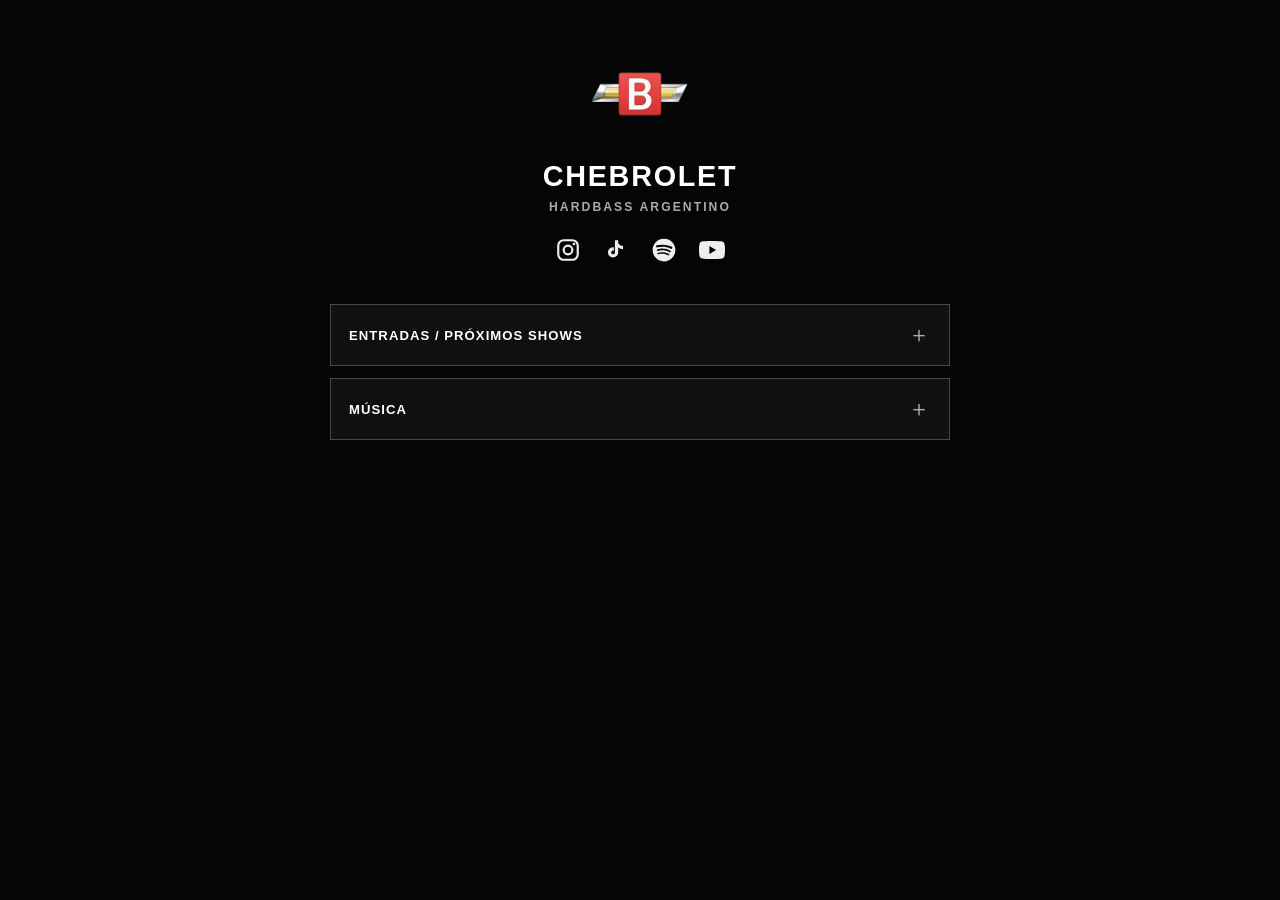
==== links/index.html @ 28e26e90 "Agregar Ciudad de Gatos a próximos shows" ====
<!doctype html>
<html lang="es">
<head>
  <meta charset="utf-8">
  <meta name="viewport" content="width=device-width,initial-scale=1">
  <title>Links | CHEBROLET</title>
  <meta name="robots" content="noindex,follow">
  <link rel="stylesheet" href="styles.css?v=20261120-discografia">
  <link rel="stylesheet" href="../music/album-card.css">
  <script defer src="../music/argentina-2077-release.js?v=20261120-platforms"></script>
<style>.profile-home{display:inline-block;line-height:0;border-radius:4px}.profile-home:focus-visible{outline:2px solid #fff;outline-offset:4px}</style>
</head>
<body>
  <main class="page">
    <header class="profile" id="profile"></header>
    <nav class="socials" id="socials" aria-label="Redes sociales"></nav>

    <div class="accordions">
      <section class="accordion">
        <button class="accordion-toggle" type="button" aria-expanded="false" aria-controls="shows-panel">
          <span>ENTRADAS / PRÓXIMOS SHOWS</span><span class="accordion-arrow" aria-hidden="true">＋</span>
        </button>
        <div class="accordion-panel" id="shows-panel" hidden><div class="links" id="shows"></div></div>
      </section>

      <section class="accordion">
        <button class="accordion-toggle" type="button" aria-expanded="false" aria-controls="music-panel">
          <span>MÚSICA</span><span class="accordion-arrow" aria-hidden="true">＋</span>
        </button>
        <div class="accordion-panel" id="music-panel" hidden>
          <div id="argentina-2077-release"></div>
          <div class="music-releases" id="music"></div>
          <section class="section album-section" aria-labelledby="album-heading">
            <h2 class="section-title" id="album-heading">DISCOGRAFÍA</h2>
            <div class="album-card">
              <img class="album-cover" src="https://static.qobuz.com/images/covers/gu/yu/f0oa6e17ayugu_600.jpg" alt="Portada del álbum HARDBASS ARGENTINO de Chebrolet" loading="lazy" width="600" height="600">
              <div class="album-info">
                <span class="album-eyebrow">ÁLBUM · 2026</span>
                <h3>HARDBASS<br>ARGENTINO</h3>
                <div class="album-links" aria-label="Escuchar HARDBASS ARGENTINO">
                  <a class="album-platform-button" href="https://www.youtube.com/watch?v=2FrVSGIlfjc" target="_blank" rel="noopener noreferrer" aria-label="YouTube — Ver HARDBASS ARGENTINO full álbum" title="Ver HARDBASS ARGENTINO full álbum en YouTube">
                    <span class="album-platform-icon"><svg viewBox="0 0 24 24" fill="currentColor" aria-hidden="true"><path d="M23.5 6.2a3 3 0 0 0-2.1-2.1C19.5 3.6 12 3.6 12 3.6s-7.5 0-9.4.5A3 3 0 0 0 .5 6.2 31 31 0 0 0 0 12a31 31 0 0 0 .5 5.8 3 3 0 0 0 2.1 2.1c1.9.5 9.4.5 9.4.5s7.5 0 9.4-.5a3 3 0 0 0 2.1-2.1A31 31 0 0 0 24 12a31 31 0 0 0-.5-5.8ZM9.6 15.6V8.4L15.8 12l-6.2 3.6Z"/></svg></span>
                    <span class="album-platform-copy"><strong>YouTube</strong></span>
                    <svg class="album-platform-arrow" viewBox="0 0 24 24" fill="none" stroke="currentColor" stroke-width="1.9" stroke-linecap="round" stroke-linejoin="round" aria-hidden="true"><path d="M7 17 17 7M8 7h9v9"/></svg>
                  </a>
                  <a class="album-platform-button" href="https://open.spotify.com/album/2PRLQ3cbsEy6vsQhtePa7O" target="_blank" rel="noopener noreferrer" aria-label="Spotify — Escuchar el álbum">
                    <span class="album-platform-icon"><svg viewBox="0 0 24 24" fill="currentColor" aria-hidden="true"><path d="M12 1.5A10.5 10.5 0 1 0 12 22.5 10.5 10.5 0 0 0 12 1.5Zm4.82 15.15a.65.65 0 0 1-.9.22c-2.46-1.5-5.56-1.84-9.2-1.01a.65.65 0 1 1-.29-1.27c3.98-.9 7.4-.51 10.17 1.18.31.19.41.58.22.88Zm1.29-2.87a.81.81 0 0 1-1.12.27c-2.82-1.73-7.12-2.23-10.45-1.22a.81.81 0 1 1-.47-1.55c3.81-1.16 8.55-.6 11.77 1.37.38.23.5.74.27 1.13Zm.11-2.99C14.84 8.78 9.27 8.6 6.04 9.57a.98.98 0 1 1-.56-1.87c3.71-1.11 9.86-.9 13.74 1.4a.98.98 0 0 1-1 1.69Z"/></svg></span>
                    <span class="album-platform-copy"><strong>Spotify</strong></span>
                    <svg class="album-platform-arrow" viewBox="0 0 24 24" fill="none" stroke="currentColor" stroke-width="1.9" stroke-linecap="round" stroke-linejoin="round" aria-hidden="true"><path d="M7 17 17 7M8 7h9v9"/></svg>
                  </a>
                  <a class="album-platform-button" href="https://music.apple.com/us/album/hardbass-argentino/6797641892" target="_blank" rel="noopener noreferrer" aria-label="Apple Music — Escuchar el álbum">
                    <span class="album-platform-icon"><svg viewBox="0 0 24 24" fill="currentColor" aria-hidden="true"><path d="M18.7 3.2c-1.5.1-3.1.5-4.5.9-1.2.3-2.5.6-3.8.8v11.3a3.7 3.7 0 0 0-2.2-.2c-2.1.4-3.6 1.9-3.3 3.4.3 1.5 2.1 2.2 4.1 1.8 1.9-.4 3.2-1.7 3.2-3.3V8.1l5.7-1.4v7.4a3.7 3.7 0 0 0-2.2-.2c-2.1.4-3.6 1.9-3.3 3.4.3 1.5 2.1 2.2 4.1 1.8 1.9-.4 3.2-1.7 3.2-3.3V3.1l-.8.1Z"/></svg></span>
                    <span class="album-platform-copy"><strong>Apple Music</strong></span>
                    <svg class="album-platform-arrow" viewBox="0 0 24 24" fill="none" stroke="currentColor" stroke-width="1.9" stroke-linecap="round" stroke-linejoin="round" aria-hidden="true"><path d="M7 17 17 7M8 7h9v9"/></svg>
                  </a>
                  <a class="album-platform-button" href="https://music.apple.com/us/album/hardbass-argentino/6797641892?app=itunes" target="_blank" rel="noopener noreferrer" aria-label="iTunes Store — Comprar HARDBASS ARGENTINO" title="Comprar HARDBASS ARGENTINO en iTunes Store">
                    <span class="album-platform-icon"><svg viewBox="0 0 24 24" fill="none" aria-hidden="true"><circle cx="12" cy="12" r="10" stroke="currentColor" stroke-width="1.8"/><path d="M15.4 5.5v10.1c-.45-.5-1.22-.65-2.07-.45-1.23.3-2.04 1.3-1.82 2.22.22.91 1.36 1.3 2.59 1 1.1-.27 1.85-1.1 1.85-2.05V9.3l-5.7 1.2v6.7c-.47-.5-1.23-.64-2.07-.44-1.23.3-2.04 1.3-1.82 2.21.22.91 1.36 1.3 2.59 1 1.1-.27 1.85-1.1 1.85-2.05V7.75l5.15-1.12" fill="currentColor"/></svg></span>
                    <span class="album-platform-copy"><strong>iTunes Store</strong></span>
                    <svg class="album-platform-arrow" viewBox="0 0 24 24" fill="none" stroke="currentColor" stroke-width="1.9" stroke-linecap="round" stroke-linejoin="round" aria-hidden="true"><path d="M7 17 17 7M8 7h9v9"/></svg>
                  </a>
                  <a class="album-platform-button" href="https://music.amazon.com/albums/B0HCRKJ7L7" target="_blank" rel="noopener noreferrer" aria-label="Amazon Music — Escuchar el álbum">
                    <span class="album-platform-icon"><svg viewBox="0 0 24 24" fill="none" aria-hidden="true"><text x="4.5" y="16.2" font-family="Arial,sans-serif" font-size="17" font-weight="bold" fill="currentColor">a</text><path d="M6 18.1c3.3 2.2 8 2.4 12.3-.3M15.8 17.6l2.9-.4-.7 2.7" stroke="currentColor" stroke-width="1.5" stroke-linecap="round" stroke-linejoin="round"/></svg></span>
                    <span class="album-platform-copy"><strong>Amazon Music</strong></span>
                    <svg class="album-platform-arrow" viewBox="0 0 24 24" fill="none" stroke="currentColor" stroke-width="1.9" stroke-linecap="round" stroke-linejoin="round" aria-hidden="true"><path d="M7 17 17 7M8 7h9v9"/></svg>
                  </a>
                  <a class="album-platform-button" href="https://www.deezer.com/album/1045307062" target="_blank" rel="noopener noreferrer" aria-label="Deezer — Escuchar el álbum">
                    <span class="album-platform-icon"><svg viewBox="0 0 24 24" fill="currentColor" aria-hidden="true"><path d="M2 17h4v4H2zm5.2-3h4v7h-4zm5.2-4h4v11h-4zm5.2-6h4v17h-4zM2 12h4v4H2zm5.2-3h4v4h-4zm5.2-4h4v4h-4zm5.2-4h4v2h-4z"/></svg></span>
                    <span class="album-platform-copy"><strong>Deezer</strong></span>
                    <svg class="album-platform-arrow" viewBox="0 0 24 24" fill="none" stroke="currentColor" stroke-width="1.9" stroke-linecap="round" stroke-linejoin="round" aria-hidden="true"><path d="M7 17 17 7M8 7h9v9"/></svg>
                  </a>
                </div>
              </div>
            </div>
            <article class="album-card" aria-labelledby="rapero-heading">
              <img class="album-cover" src="https://cdn-images.dzcdn.net/images/cover/382c65efc04d53daeeff68b2f318800d/200x200-000000-80-0-0.jpg" alt="Portada de CHEBROLET EL RAPERO" loading="lazy" width="200" height="200">
              <div class="album-info">
                <span class="album-eyebrow">EP · 2025</span>
                <h3 id="rapero-heading">CHEBROLET<br>EL RAPERO</h3>
                <div class="album-links" aria-label="Escuchar CHEBROLET EL RAPERO">
                  <a class="album-platform-button" href="https://www.youtube.com/watch?v=FylpwlehX84" target="_blank" rel="noopener noreferrer" aria-label="YouTube — Ver CHEBROLET EL RAPERO: La película">
                    <span class="album-platform-icon"><svg viewBox="0 0 24 24" fill="currentColor" aria-hidden="true"><path d="M23.5 6.2a3 3 0 0 0-2.1-2.1C19.5 3.6 12 3.6 12 3.6s-7.5 0-9.4.5A3 3 0 0 0 .5 6.2 31 31 0 0 0 0 12a31 31 0 0 0 .5 5.8 3 3 0 0 0 2.1 2.1c1.9.5 9.4.5 9.4.5s7.5 0 9.4-.5a3 3 0 0 0 2.1-2.1A31 31 0 0 0 24 12a31 31 0 0 0-.5-5.8ZM9.6 15.6V8.4L15.8 12l-6.2 3.6Z"/></svg></span>
                    <span class="album-platform-copy"><strong>YouTube</strong></span>
                    <svg class="album-platform-arrow" viewBox="0 0 24 24" fill="none" stroke="currentColor" stroke-width="1.9" stroke-linecap="round" stroke-linejoin="round" aria-hidden="true"><path d="M7 17 17 7M8 7h9v9"/></svg>
                  </a>
                  <a class="album-platform-button" href="https://open.spotify.com/album/1VSHAvFspUmgrsi4CmUS3l" target="_blank" rel="noopener noreferrer" aria-label="Spotify — Escuchar CHEBROLET EL RAPERO">
                    <span class="album-platform-icon"><svg viewBox="0 0 24 24" fill="currentColor" aria-hidden="true"><path d="M12 1.5A10.5 10.5 0 1 0 12 22.5 10.5 10.5 0 0 0 12 1.5Zm4.82 15.15a.65.65 0 0 1-.9.22c-2.46-1.5-5.56-1.84-9.2-1.01a.65.65 0 1 1-.29-1.27c3.98-.9 7.4-.51 10.17 1.18.31.19.41.58.22.88Zm1.29-2.87a.81.81 0 0 1-1.12.27c-2.82-1.73-7.12-2.23-10.45-1.22a.81.81 0 1 1-.47-1.55c3.81-1.16 8.55-.6 11.77 1.37.38.23.5.74.27 1.13Zm.11-2.99C14.84 8.78 9.27 8.6 6.04 9.57a.98.98 0 1 1-.56-1.87c3.71-1.11 9.86-.9 13.74 1.4a.98.98 0 0 1-1 1.69Z"/></svg></span>
                    <span class="album-platform-copy"><strong>Spotify</strong></span>
                    <svg class="album-platform-arrow" viewBox="0 0 24 24" fill="none" stroke="currentColor" stroke-width="1.9" stroke-linecap="round" stroke-linejoin="round" aria-hidden="true"><path d="M7 17 17 7M8 7h9v9"/></svg>
                  </a>
                  <a class="album-platform-button" href="https://music.apple.com/us/album/chebrolet-el-rapero-ep/1817614276" target="_blank" rel="noopener noreferrer" aria-label="Apple Music — Escuchar CHEBROLET EL RAPERO">
                    <span class="album-platform-icon"><svg viewBox="0 0 24 24" fill="currentColor" aria-hidden="true"><path d="M18.7 3.2c-1.5.1-3.1.5-4.5.9-1.2.3-2.5.6-3.8.8v11.3a3.7 3.7 0 0 0-2.2-.2c-2.1.4-3.6 1.9-3.3 3.4.3 1.5 2.1 2.2 4.1 1.8 1.9-.4 3.2-1.7 3.2-3.3V8.1l5.7-1.4v7.4a3.7 3.7 0 0 0-2.2-.2c-2.1.4-3.6 1.9-3.3 3.4.3 1.5 2.1 2.2 4.1 1.8 1.9-.4 3.2-1.7 3.2-3.3V3.1l-.8.1Z"/></svg></span>
                    <span class="album-platform-copy"><strong>Apple Music</strong></span>
                    <svg class="album-platform-arrow" viewBox="0 0 24 24" fill="none" stroke="currentColor" stroke-width="1.9" stroke-linecap="round" stroke-linejoin="round" aria-hidden="true"><path d="M7 17 17 7M8 7h9v9"/></svg>
                  </a>
                  <a class="album-platform-button" href="https://music.apple.com/us/album/chebrolet-el-rapero-ep/1817614276?app=itunes" target="_blank" rel="noopener noreferrer" aria-label="iTunes Store — Comprar CHEBROLET EL RAPERO">
                    <span class="album-platform-icon"><svg viewBox="0 0 24 24" fill="none" aria-hidden="true"><circle cx="12" cy="12" r="10" stroke="currentColor" stroke-width="1.8"/><path d="M15.4 5.5v10.1c-.45-.5-1.22-.65-2.07-.45-1.23.3-2.04 1.3-1.82 2.22.22.91 1.36 1.3 2.59 1 1.1-.27 1.85-1.1 1.85-2.05V9.3l-5.7 1.2v6.7c-.47-.5-1.23-.64-2.07-.44-1.23.3-2.04 1.3-1.82 2.21.22.91 1.36 1.3 2.59 1 1.1-.27 1.85-1.1 1.85-2.05V7.75l5.15-1.12" fill="currentColor"/></svg></span>
                    <span class="album-platform-copy"><strong>iTunes Store</strong></span>
                    <svg class="album-platform-arrow" viewBox="0 0 24 24" fill="none" stroke="currentColor" stroke-width="1.9" stroke-linecap="round" stroke-linejoin="round" aria-hidden="true"><path d="M7 17 17 7M8 7h9v9"/></svg>
                  </a>
                  <a class="album-platform-button" href="https://www.deezer.com/album/764624621" target="_blank" rel="noopener noreferrer" aria-label="Deezer — Escuchar CHEBROLET EL RAPERO">
                    <span class="album-platform-icon"><svg viewBox="0 0 24 24" fill="currentColor" aria-hidden="true"><path d="M2 17h4v4H2zm5.2-3h4v7h-4zm5.2-4h4v11h-4zm5.2-6h4v17h-4zM2 12h4v4H2zm5.2-3h4v4h-4zm5.2-4h4v4h-4zm5.2-4h4v2h-4z"/></svg></span>
                    <span class="album-platform-copy"><strong>Deezer</strong></span>
                    <svg class="album-platform-arrow" viewBox="0 0 24 24" fill="none" stroke="currentColor" stroke-width="1.9" stroke-linecap="round" stroke-linejoin="round" aria-hidden="true"><path d="M7 17 17 7M8 7h9v9"/></svg>
                  </a>
                </div>
              </div>
            </article>
          </section>
        </div>
      </section>
    </div>
    <p class="status" id="status">Cargando…</p>
  </main>

  <script src="./shows.js?v=20261120"></script>
  <script>
    const icons = {
      instagram: '<svg width="26" height="26" viewBox="0 0 24 24" fill="none" stroke="currentColor" stroke-width="2" stroke-linecap="round" stroke-linejoin="round" aria-hidden="true"><rect x="3" y="3" width="18" height="18" rx="5" fill="none"/><circle cx="12" cy="12" r="4" fill="none"/><circle cx="17.5" cy="6.5" r="1.2" fill="currentColor" stroke="none"/></svg>',
      tiktok: '<svg width="26" height="26" viewBox="0 0 24 24" fill="currentColor" aria-hidden="true"><path d="M14 3v11.2a4.7 4.7 0 1 1-4-4.65v3.15a1.7 1.7 0 1 0 1 1.55V3h3Zm0 2.8c1.1 1.5 2.5 2.4 4.5 2.55v3.05A8 8 0 0 1 14 9.8Z"/></svg>',
      facebook: '<svg width="26" height="26" viewBox="0 0 24 24" fill="currentColor" aria-hidden="true"><path d="M14.2 8.2V6.7c0-.7.5-.9 1-.9h2.3V2.2L14.4 2c-3.1 0-4.6 1.9-4.6 4.5v1.7H7v4h2.8V22h4.4v-9.8h3.2l.5-4Z"/></svg>',
      x: '<svg width="26" height="26" viewBox="0 0 24 24" fill="currentColor" aria-hidden="true"><path d="M4 3h4.7l4.25 5.67L17.8 3H20l-6.03 7.04L20.5 21h-4.7l-4.72-6.3L5.7 21H3.5l6.55-7.66L4 3Zm3.6 2 9.2 14h1.6L9.2 5H7.6Z"/></svg>',
      youtube: '<svg viewBox="0 0 24 24" fill="currentColor" aria-hidden="true"><path d="M23.5 6.2a3 3 0 0 0-2.1-2.1C19.5 3.6 12 3.6 12 3.6s-7.5 0-9.4.5A3 3 0 0 0 .5 6.2 31 31 0 0 0 0 12a31 31 0 0 0 .5 5.8 3 3 0 0 0 2.1 2.1c1.9.5 9.4.5 9.4.5s7.5 0 9.4-.5a3 3 0 0 0 2.1-2.1A31 31 0 0 0 24 12a31 31 0 0 0-.5-5.8ZM9.6 15.6V8.4L15.8 12l-6.2 3.6Z"/></svg>',
      spotify: '<svg viewBox="0 0 24 24" fill="currentColor" aria-hidden="true"><path d="M12 1.5A10.5 10.5 0 1 0 12 22.5 10.5 10.5 0 0 0 12 1.5Zm4.82 15.15a.65.65 0 0 1-.9.22c-2.46-1.5-5.56-1.84-9.2-1.01a.65.65 0 1 1-.29-1.27c3.98-.9 7.4-.51 10.17 1.18.31.19.41.58.22.88Zm1.29-2.87a.81.81 0 0 1-1.12.27c-2.82-1.73-7.12-2.23-10.45-1.22a.81.81 0 1 1-.47-1.55c3.81-1.16 8.55-.6 11.77 1.37.38.23.5.74.27 1.13Zm.11-2.99C14.84 8.78 9.27 8.6 6.04 9.57a.98.98 0 1 1-.56-1.87c3.71-1.11 9.86-.9 13.74 1.4a.98.98 0 0 1-1 1.69Z"/></svg>'
    };

    function renderProfile(data){
      const profile=document.getElementById('profile');
      if(data.profile.image){const img=document.createElement('img');img.src=data.profile.image;img.alt=`Logo de ${data.profile.name}`;const home = document.createElement('a'); home.href = '/'; home.className = 'profile-home'; home.setAttribute('aria-label', 'Volver al inicio'); home.appendChild(img); profile.appendChild(home);}
      const h1=document.createElement('h1');h1.textContent=data.profile.name;profile.appendChild(h1);
      if(data.profile.tagline){const p=document.createElement('p');p.textContent=data.profile.tagline;profile.appendChild(p);}
      const socials=document.getElementById('socials');
      (data.socials||[]).filter(x=>x.active!==false).forEach(item=>{const a=document.createElement('a');a.className='social-link';a.href=item.url;a.target='_blank';a.rel='noopener noreferrer';a.setAttribute('aria-label',item.name);a.title=item.name;a.innerHTML=icons[item.icon]||item.name;socials.appendChild(a);});
    }

    function renderShow(linkData,list){
      const comingSoon=linkData.status==='coming_soon';
      const item=document.createElement(comingSoon?'div':'a');item.className=`link show-link${comingSoon?' coming-soon':''}`;
      if(!comingSoon){item.href=linkData.url;item.target='_blank';item.rel='noopener noreferrer';}else item.setAttribute('aria-disabled','true');
      const main=document.createElement('span');main.className='show-main';main.textContent=[linkData.city,linkData.date,linkData.venue].filter(Boolean).join(' · ');item.appendChild(main);
      const text=[linkData.description,comingSoon?'ENTRADAS PRÓXIMAMENTE':null].filter(Boolean).join(' · ');
      if(text){const d=document.createElement('span');d.className='show-description';d.textContent=text;item.appendChild(d);}list.appendChild(item);
    }

    function renderRelease(release,list){
      const row=document.createElement('div');row.className='music-release';
      const title=document.createElement('span');title.className='music-title';title.textContent=release.title;row.appendChild(title);
      const platforms=document.createElement('div');platforms.className='music-platforms';
      if(release.youtubeId){const yt=document.createElement('a');yt.className='music-platform';yt.href=`../music/youtube.html?v=${encodeURIComponent(release.youtubeId)}`;yt.setAttribute('aria-label',`${release.title} en YouTube`);yt.title='YouTube';yt.innerHTML=icons.youtube;platforms.appendChild(yt);}
      if(release.spotify){const sp=document.createElement('a');sp.className='music-platform';sp.href=release.spotify;sp.target='_blank';sp.rel='noopener noreferrer';sp.setAttribute('aria-label',`${release.title} en Spotify`);sp.title='Spotify';sp.innerHTML=icons.spotify;platforms.appendChild(sp);}
      row.appendChild(platforms);list.appendChild(row);
    }

    document.querySelectorAll('.accordion-toggle').forEach(button=>button.addEventListener('click',()=>{
      const panel=document.getElementById(button.getAttribute('aria-controls'));const open=button.getAttribute('aria-expanded')==='true';
      button.setAttribute('aria-expanded',String(!open));panel.hidden=open;button.querySelector('.accordion-arrow').textContent=open?'＋':'−';
    }));

    async function loadAll(){
      const status=document.getElementById('status');
      try{
        const [linksResponse,musicResponse]=await Promise.all([fetch('./links.json',{cache:'no-store'}),fetch('../music/music.json',{cache:'no-store'})]);
        if(!linksResponse.ok||!musicResponse.ok) throw new Error('No se pudieron cargar los datos');
        const [data,musicData]=await Promise.all([linksResponse.json(),musicResponse.json()]);renderProfile(data);
        const showSection=(data.sections||[]).find(s=>s.type==='shows');const shows=document.getElementById('shows');ChebroletShows.watch(showSection?.links || [], visible => {
          shows.replaceChildren();
          visible.forEach(x => renderShow(x, shows));
          if (!visible.length) shows.textContent = 'Próximas fechas por anunciar.';
        });
        const music=document.getElementById('music');(musicData.releases||[]).filter(x=>x.active!==false).forEach(x=>renderRelease(x,music));
        status.remove();
      }catch(e){status.textContent='No se pudieron cargar los links.';console.error(e);}
    }
    loadAll();
  </script>
</body>
</html>
---- links/styles.css ----
*{box-sizing:border-box}html,body{margin:0;min-height:100%;background:#050505;color:#fff}body{font-family:Arial,Helvetica,sans-serif}.page{width:min(100% - 32px,620px);margin:0 auto;padding:42px 0 64px}.profile{text-align:center;margin-bottom:14px}.profile img{width:100px;height:100px;object-fit:contain;margin-bottom:14px}.profile h1{margin:0;font-size:1.8rem;letter-spacing:.06em}.profile p{margin:7px 0 0;font-size:.76rem;font-weight:700;letter-spacing:.17em;color:#aaa}nav.socials{display:flex!important;flex-direction:row!important;flex-wrap:nowrap!important;align-items:center;justify-content:center;gap:18px;margin:20px auto 38px;width:100%;height:32px}.social-link{display:flex!important;align-items:center;justify-content:center;flex:0 0 30px;width:30px!important;height:30px!important;max-width:30px;max-height:30px;color:#eee;text-decoration:none;transition:transform .15s ease,color .15s ease;overflow:hidden;-webkit-tap-highlight-color:transparent}.social-link svg{display:block!important;flex:none;width:26px!important;height:26px!important;max-width:26px!important;max-height:26px!important}.social-link:focus-visible{color:#fff;transform:scale(1.12)}.section{margin-top:30px}.section-title{font-size:.72rem;letter-spacing:.2em;color:#888;margin:0 0 12px}.links{display:grid;gap:12px}.link{position:relative;display:flex;align-items:center;justify-content:center;min-height:58px;padding:14px 52px;border:1px solid #333;color:#fff;text-decoration:none;font-weight:700;letter-spacing:.02em;text-align:center;transition:.15s ease;-webkit-tap-highlight-color:transparent}.link-icon{position:absolute;left:18px;top:50%;transform:translateY(-50%);display:flex;align-items:center;justify-content:center;width:26px;height:26px}.link-icon svg{display:block;width:26px;height:26px}.show-link{flex-direction:column;gap:5px;padding:13px 18px;min-height:66px}.show-main{font-size:.88rem;font-weight:700;line-height:1.25;letter-spacing:.035em}.show-description{font-size:.72rem;font-weight:400;line-height:1.3;letter-spacing:.015em;color:#999}.coming-soon{border-color:#222;color:#777;cursor:default;background:#090909}.coming-soon .show-description{color:#666}.link:focus-visible{background:#fff;color:#000;border-color:#fff}.show-link:focus-visible .show-description{color:#444}.status{margin-top:24px;text-align:center;color:#777;font-size:.8rem}.accordions{display:grid;gap:12px}.accordion{margin:0}.accordion-toggle{width:100%;min-height:62px;padding:15px 18px;background:transparent;border:1px solid #333;color:#fff;display:flex;align-items:center;justify-content:space-between;gap:18px;font:700 .82rem Arial,Helvetica,sans-serif;letter-spacing:.08em;text-align:left;cursor:pointer;-webkit-tap-highlight-color:transparent;transition:.15s ease}.accordion-arrow{font-size:1.35rem;font-weight:400;line-height:1;color:#aaa}.accordion-panel{padding-top:12px}.accordion-panel[hidden]{display:none}.music-releases{display:grid;gap:12px}.music-release{display:flex;align-items:center;justify-content:space-between;gap:18px;min-height:66px;padding:12px 14px 12px 18px;border:1px solid #333}.music-title{font-size:.88rem;font-weight:700;line-height:1.25;letter-spacing:.035em;text-align:left}.music-platforms{display:flex;align-items:center;gap:8px;flex:0 0 auto}.music-platform{display:flex;align-items:center;justify-content:center;width:42px;height:42px;border:1px solid #333;color:#fff;text-decoration:none;transition:.15s ease;-webkit-tap-highlight-color:transparent}.music-platform svg{display:block;width:23px;height:23px}@media(hover:hover) and (pointer:fine){.social-link:hover{color:#fff;transform:scale(1.12)}.link:hover{background:#fff;color:#000;border-color:#fff}.show-link:hover .show-description{color:#444}.coming-soon:hover{background:#090909;color:#777;border-color:#222}.coming-soon:hover .show-description{color:#666}.accordion-toggle:hover{background:#fff;color:#000;border-color:#fff}.accordion-toggle:hover .accordion-arrow{color:#000}.music-platform:hover{background:#fff;color:#000;border-color:#fff}}@media(max-width:480px){.page{width:min(100% - 24px,620px);padding-top:28px}.profile img{width:88px;height:88px}.socials{margin-bottom:32px}.link{min-height:56px;padding-left:50px;padding-right:50px}.link-icon{left:16px}.show-link{min-height:66px;padding:12px 14px}.show-main{font-size:.82rem}.show-description{font-size:.7rem}.accordion-toggle{min-height:58px;padding:14px 15px;font-size:.78rem}.music-release{min-height:64px;padding:11px 12px 11px 14px;gap:12px}.music-title{font-size:.82rem}.music-platform{width:40px;height:40px}.music-platform svg{width:22px;height:22px}}


/* Jerarquía visual de los desplegables de Links */
.accordion-toggle{background:#101010;border-color:#484848}
.accordion-toggle[aria-expanded="true"]{border-color:#666}
.accordion-panel{margin:8px 0 0;padding:0;border-left:0}
.accordion-panel .links,.accordion-panel .music-releases{display:block}
.accordion-panel .show-link{min-height:64px;margin:0;padding:14px 8px;border:0;border-bottom:1px solid #292929;background:transparent}
.accordion-panel .music-release{min-height:64px;margin:0;padding:11px 4px 11px 9px;border:0;border-bottom:1px solid #292929}
.accordion-panel .show-link:last-child,.accordion-panel .music-release:last-child{border-bottom:0}
.accordion-panel .music-title{font-weight:400;letter-spacing:.015em;color:#ddd}
.accordion-panel .music-platform{border:0}
.accordion-panel .music-platform:focus-visible{outline:1px solid #fff;outline-offset:-2px}
@media(hover:hover) and (pointer:fine){
  .accordion-panel .show-link:hover{background:#151515;color:#fff}
  .accordion-panel .show-link:hover .show-description{color:#aaa}
  .accordion-panel .music-platform:hover{background:#252525;color:#fff}
}
@media(max-width:480px){
  .accordion-panel{margin-left:0;padding-left:0}
  .accordion-panel .show-link{padding:12px 5px}
  .accordion-panel .music-release{padding:9px 0 9px 6px;gap:8px}
}

#music-panel .album-section{margin-top:30px}
#music-panel .album-card + .album-card{margin-top:12px}
---- music/album-card.css ----
.album-card{display:grid;grid-template-columns:205px minmax(0,1fr);gap:22px;padding:20px;border:1px solid #353535;background:#0c0c0c}
.album-cover{display:block;width:100%;height:auto;aspect-ratio:1/1;object-fit:cover;border:1px solid #2d2d2d}
.album-info{min-width:0}
.album-eyebrow{display:block;font-size:.64rem;letter-spacing:.18em;font-weight:800;color:#a5a5a5;margin:1px 0 8px}
.album-info h3{margin:0 0 19px;font-size:1.55rem;line-height:1.03;letter-spacing:.025em;font-weight:900}
.album-links{display:grid;grid-template-columns:repeat(2,minmax(0,1fr));gap:8px}
.album-platform-button{display:flex;align-items:center;gap:9px;min-height:49px;padding:9px 10px;background:#1b1b1b;border:1px solid #484848;color:#fff;text-decoration:none;transition:background .16s ease,border-color .16s ease,transform .16s ease}
.album-platform-icon{display:flex;align-items:center;justify-content:center;flex:0 0 22px;width:22px;height:22px;color:#fff}
.album-platform-icon svg{display:block;width:21px;height:21px}
.album-platform-copy{display:flex;align-items:center;min-width:0}
.album-platform-copy strong{font-size:.73rem;font-weight:800;line-height:1.08}
.album-platform-arrow{width:13px;height:13px;flex:0 0 13px;margin-left:auto;color:#888}
.album-links>.album-platform-button:last-child:nth-child(odd){grid-column:1/-1}
.album-platform-button:focus-visible{outline:2px solid #fff;outline-offset:2px}
@media(hover:hover) and (pointer:fine){.album-platform-button:hover{background:#292929;border-color:#e4e4e4;transform:translateY(-1px)}.album-platform-button:hover .album-platform-arrow{color:#fff}}
@media(max-width:530px){.album-card{grid-template-columns:1fr;padding:15px;gap:18px}.album-cover{width:100%;max-width:100%;max-height:430px;object-fit:cover}.album-info h3{font-size:1.65rem}.album-platform-button{min-height:52px;padding:10px}}
@media(max-width:350px){.album-links{grid-template-columns:1fr}.album-links>.album-platform-button:last-child:nth-child(odd){grid-column:auto}.album-platform-copy strong{font-size:.82rem}.album-platform-copy small{font-size:.65rem}}

.presave-card { margin-bottom: 18px; align-items: center; }
.presave-card .chapter-subtitle { display: block; margin-top: 7px; color: #d1d1d1; font-size: .68em; font-weight: 400; line-height: 1.2; }
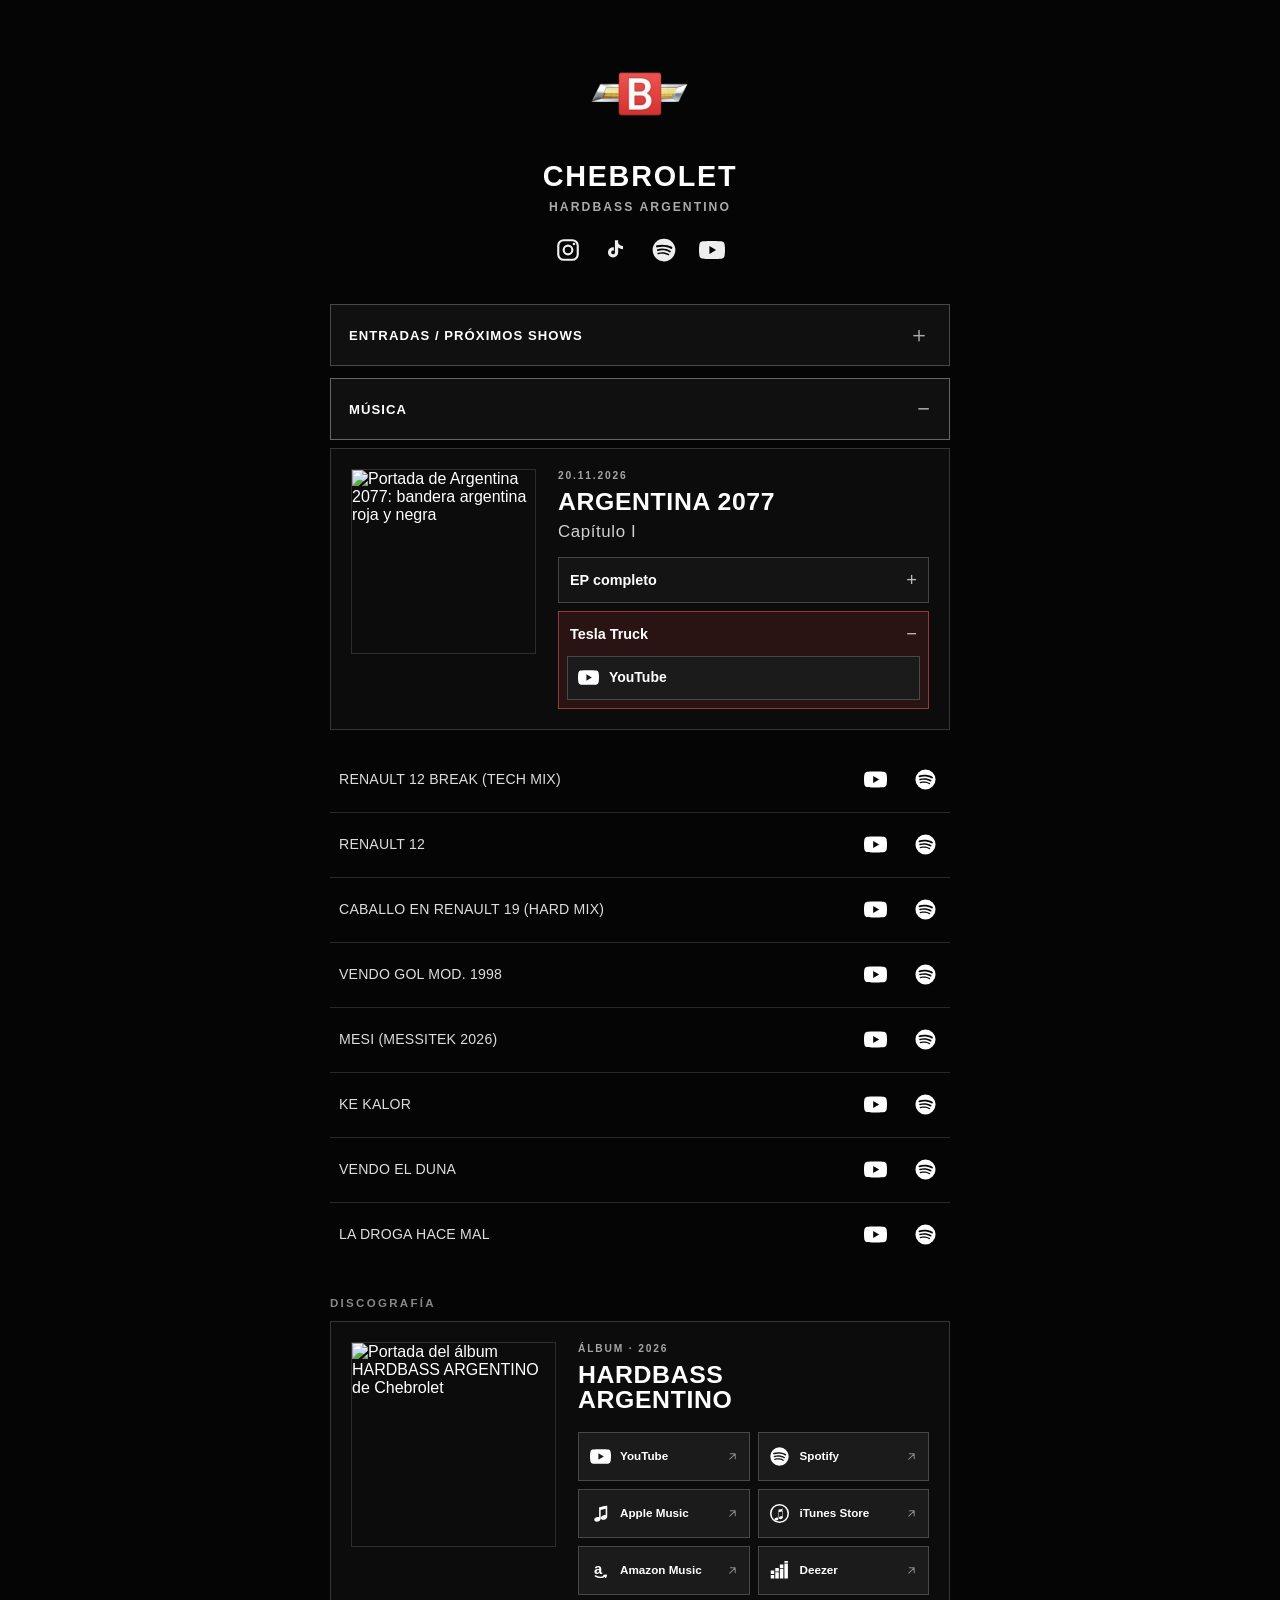
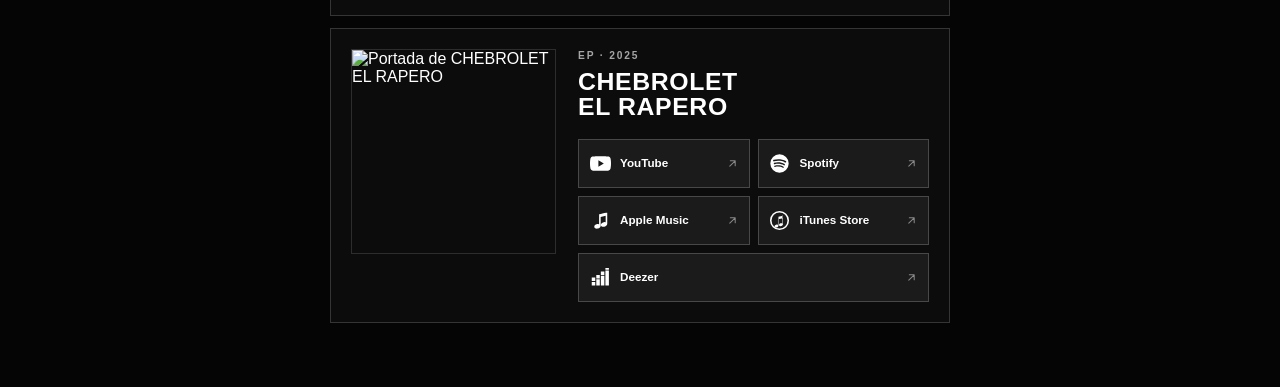
==== commit eb3632e6: "Publicar Tesla Truck en Links y Música" ====
--- a/links/index.html
+++ b/links/index.html
@@ -6,8 +6,8 @@
   <title>Links | CHEBROLET</title>
   <meta name="robots" content="noindex,follow">
   <link rel="stylesheet" href="styles.css?v=20261120-discografia">
-  <link rel="stylesheet" href="../music/album-card.css">
-  <script defer src="../music/argentina-2077-release.js?v=20261120-platforms"></script>
+  <link rel="stylesheet" href="../music/album-card.css?v=20261120-tesla-truck">
+  <script defer src="../music/argentina-2077-release.js?v=20261120-tesla-truck"></script>
 <style>.profile-home{display:inline-block;line-height:0;border-radius:4px}.profile-home:focus-visible{outline:2px solid #fff;outline-offset:4px}</style>
 </head>
 <body>
@@ -24,10 +24,10 @@
       </section>
 
       <section class="accordion">
-        <button class="accordion-toggle" type="button" aria-expanded="false" aria-controls="music-panel">
-          <span>MÚSICA</span><span class="accordion-arrow" aria-hidden="true">＋</span>
+        <button class="accordion-toggle" type="button" aria-expanded="true" aria-controls="music-panel">
+          <span>MÚSICA</span><span class="accordion-arrow" aria-hidden="true">−</span>
         </button>
-        <div class="accordion-panel" id="music-panel" hidden>
+        <div class="accordion-panel" id="music-panel">
           <div id="argentina-2077-release"></div>
           <div class="music-releases" id="music"></div>
           <section class="section album-section" aria-labelledby="album-heading">
--- a/music/album-card.css
+++ b/music/album-card.css
@@ -18,3 +18,24 @@
 
 .presave-card { margin-bottom: 18px; align-items: center; }
 .presave-card .chapter-subtitle { display: block; margin-top: 7px; color: #d1d1d1; font-size: .68em; font-weight: 400; line-height: 1.2; }
+
+.argentina-release { align-items: start; grid-template-columns: minmax(110px, 32%) minmax(0, 1fr); }
+.argentina-release h3 { margin-bottom: 15px; }
+.release-choice { border: 1px solid #454545; background: #141414; }
+.release-choice + .release-choice { margin-top: 8px; }
+.release-choice-featured { border-color: #903c3c; background: #291313; }
+.release-choice summary { display: flex; align-items: center; justify-content: space-between; gap: 9px; min-height: 44px; padding: 8px 11px; list-style: none; cursor: pointer; font-size: .9rem; font-weight: 760; }
+.release-choice summary::-webkit-details-marker { display: none; }
+.release-choice summary::after { content: "+" / ""; color: #bcbcbc; font-size: 1.15rem; font-weight: 400; }
+.release-choice[open] summary::after { content: "−" / ""; }
+.release-choice summary:focus-visible { outline: 2px solid #f0dede; outline-offset: 2px; }
+.release-choice > .album-links { padding: 0 8px 8px; }
+.release-choice .album-platform-button { min-height: 44px; }
+.release-choice .album-platform-copy strong { font-size: .875rem; }
+@media (max-width: 530px) {
+  .argentina-release { grid-template-columns: 1fr; gap: 14px; }
+  .argentina-release > .album-cover { width: min(100%, 240px); justify-self: center; }
+}
+@media (hover: hover) and (pointer: fine) {
+  .release-choice summary:hover { background: #ffffff0c; }
+}
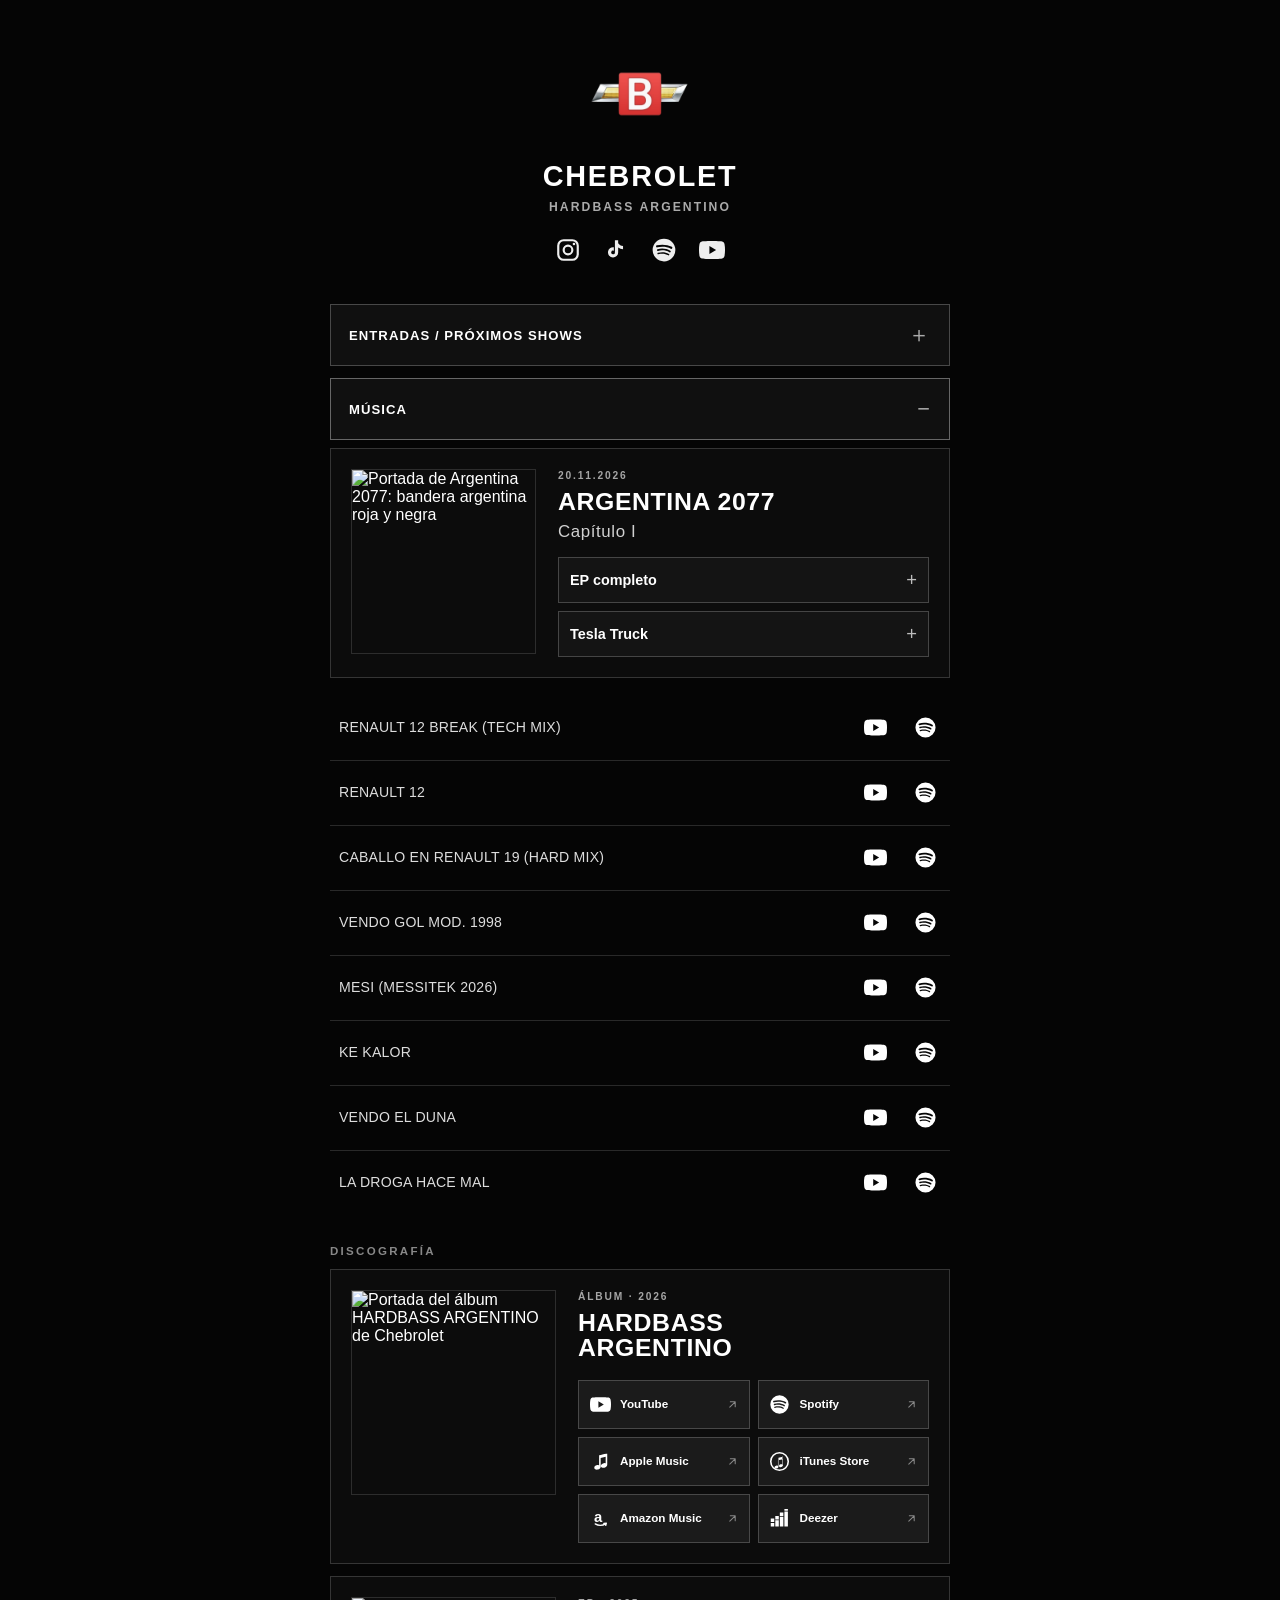
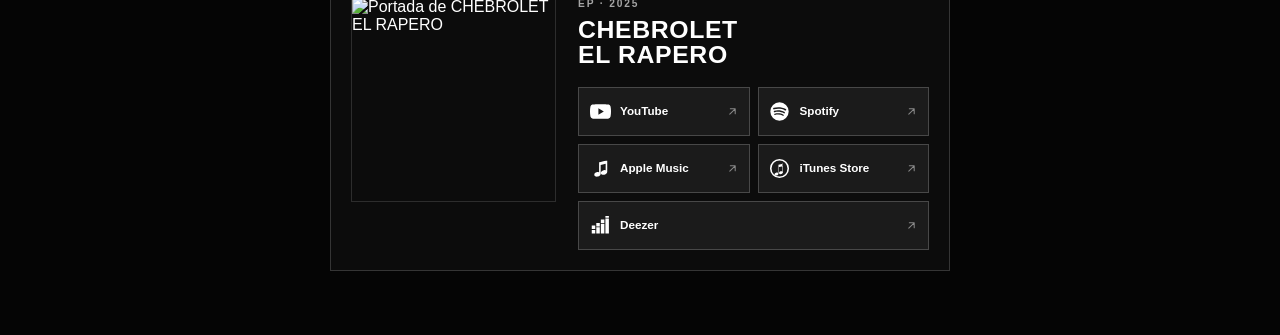
==== commit 3bbe53cc: "Cerrar Tesla Truck por defecto y unificar los botones del EP" ====
--- a/links/index.html
+++ b/links/index.html
@@ -6,8 +6,8 @@
   <title>Links | CHEBROLET</title>
   <meta name="robots" content="noindex,follow">
   <link rel="stylesheet" href="styles.css?v=20261120-discografia">
-  <link rel="stylesheet" href="../music/album-card.css?v=20261120-tesla-truck">
-  <script defer src="../music/argentina-2077-release.js?v=20261120-tesla-truck"></script>
+  <link rel="stylesheet" href="../music/album-card.css?v=20261120-tesla-truck-menu">
+  <script defer src="../music/argentina-2077-release.js?v=20261120-tesla-truck-menu"></script>
 <style>.profile-home{display:inline-block;line-height:0;border-radius:4px}.profile-home:focus-visible{outline:2px solid #fff;outline-offset:4px}</style>
 </head>
 <body>
--- a/music/album-card.css
+++ b/music/album-card.css
@@ -23,7 +23,6 @@
 .argentina-release h3 { margin-bottom: 15px; }
 .release-choice { border: 1px solid #454545; background: #141414; }
 .release-choice + .release-choice { margin-top: 8px; }
-.release-choice-featured { border-color: #903c3c; background: #291313; }
 .release-choice summary { display: flex; align-items: center; justify-content: space-between; gap: 9px; min-height: 44px; padding: 8px 11px; list-style: none; cursor: pointer; font-size: .9rem; font-weight: 760; }
 .release-choice summary::-webkit-details-marker { display: none; }
 .release-choice summary::after { content: "+" / ""; color: #bcbcbc; font-size: 1.15rem; font-weight: 400; }
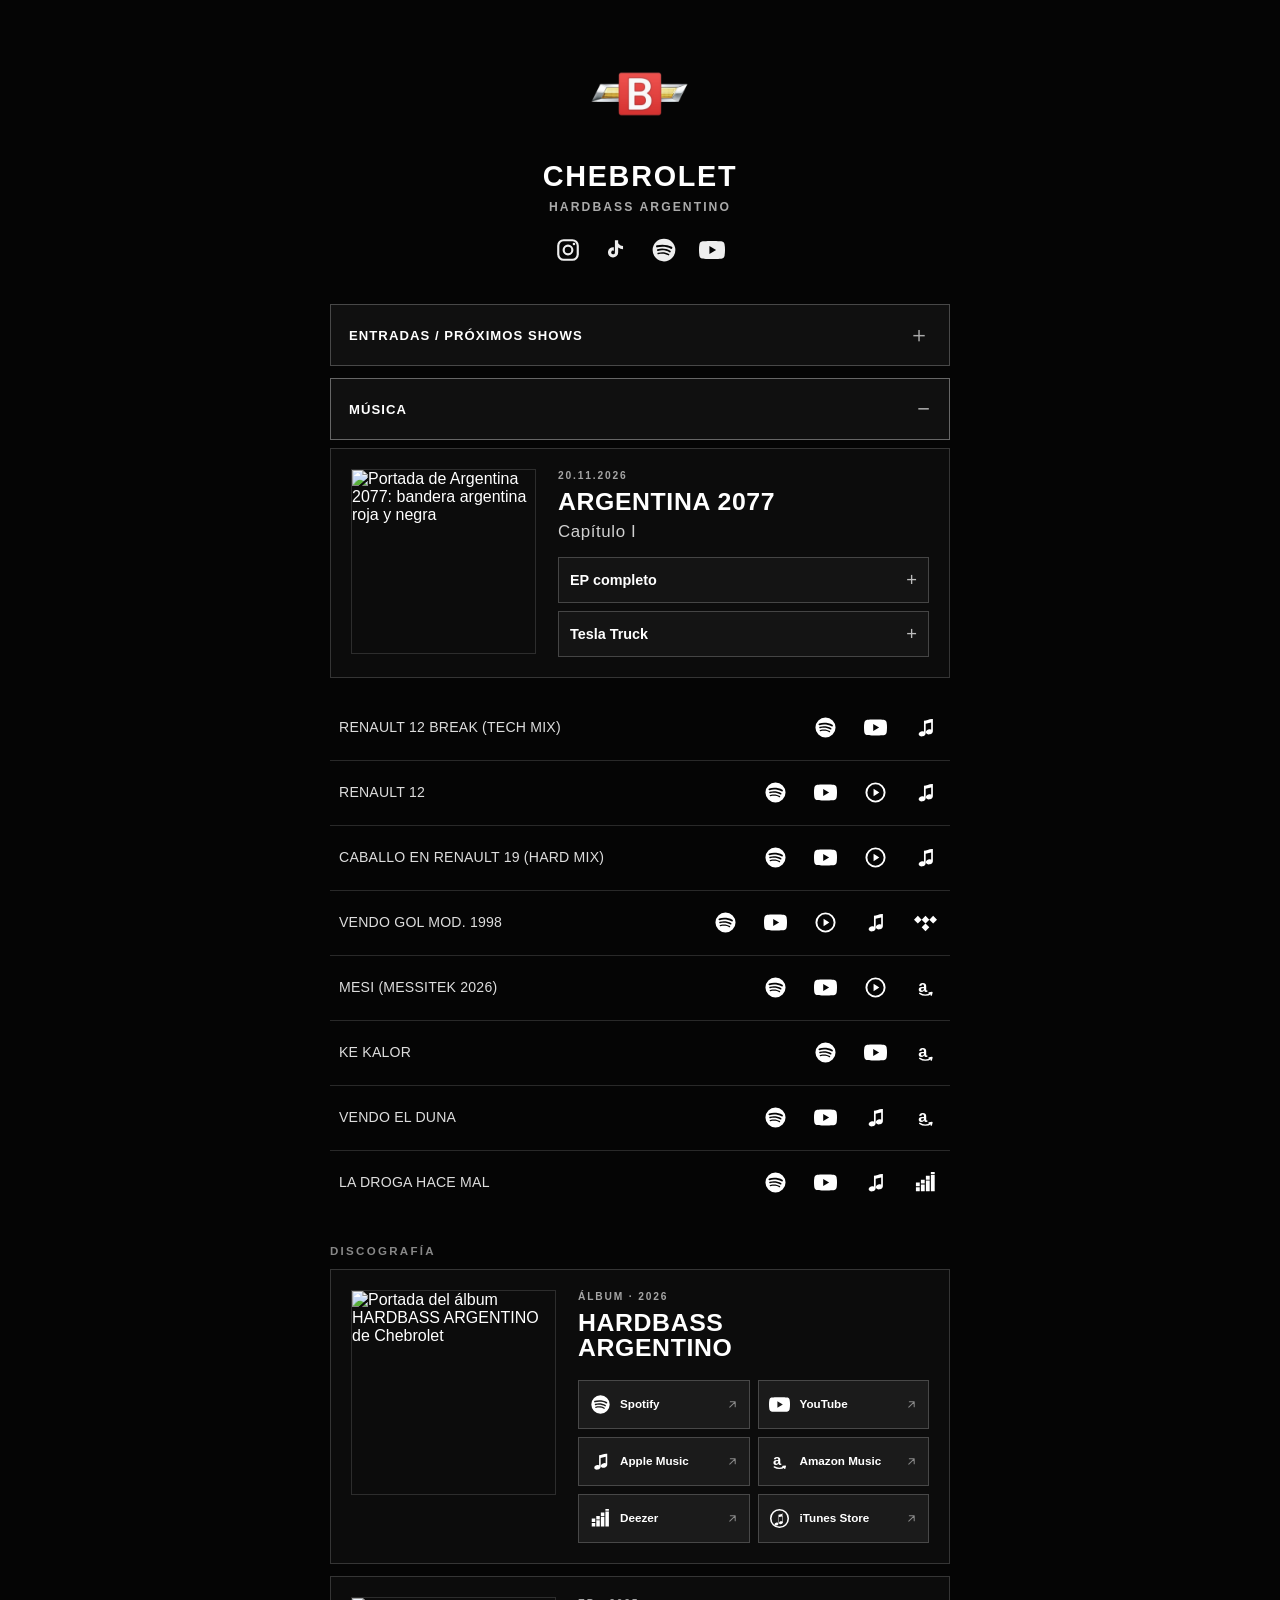
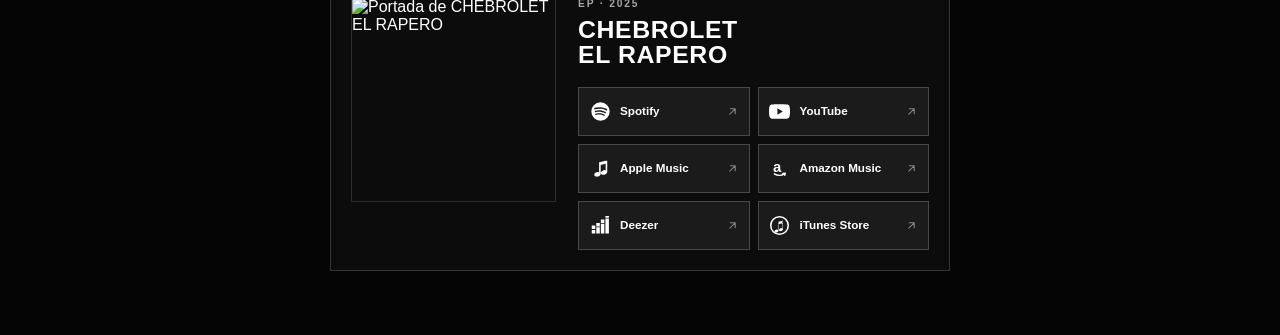
==== commit d21b68ed: "Unificar orden y enlaces de las plataformas musicales" ====
--- a/links/index.html
+++ b/links/index.html
@@ -7,8 +7,13 @@
   <meta name="robots" content="noindex,follow">
   <link rel="stylesheet" href="styles.css?v=20261120-discografia">
   <link rel="stylesheet" href="../music/album-card.css?v=20261120-tesla-truck-menu">
-  <script defer src="../music/argentina-2077-release.js?v=20261120-tesla-truck-menu"></script>
-<style>.profile-home{display:inline-block;line-height:0;border-radius:4px}.profile-home:focus-visible{outline:2px solid #fff;outline-offset:4px}</style>
+  <script defer src="../music/argentina-2077-release.js?v=20261122-platform-order"></script>
+  <script src="../music/release-links.js?v=20261122-platform-order"></script>
+<style>.profile-home{display:inline-block;line-height:0;border-radius:4px}.profile-home:focus-visible{outline:2px solid #fff;outline-offset:4px}
+  .music-title { min-width: 0; overflow-wrap: anywhere; }
+  .music-platforms { max-width: 60%; flex-wrap: wrap; justify-content: flex-end; }
+  .music-platform { flex: 0 0 auto; }
+</style>
 </head>
 <body>
   <main class="page">
@@ -38,24 +43,19 @@
                 <span class="album-eyebrow">ÁLBUM · 2026</span>
                 <h3>HARDBASS<br>ARGENTINO</h3>
                 <div class="album-links" aria-label="Escuchar HARDBASS ARGENTINO">
+                  <a class="album-platform-button" href="https://open.spotify.com/album/2PRLQ3cbsEy6vsQhtePa7O" target="_blank" rel="noopener noreferrer" aria-label="Spotify — Escuchar el álbum">
+                    <span class="album-platform-icon"><svg viewBox="0 0 24 24" fill="currentColor" aria-hidden="true"><path d="M12 1.5A10.5 10.5 0 1 0 12 22.5 10.5 10.5 0 0 0 12 1.5Zm4.82 15.15a.65.65 0 0 1-.9.22c-2.46-1.5-5.56-1.84-9.2-1.01a.65.65 0 1 1-.29-1.27c3.98-.9 7.4-.51 10.17 1.18.31.19.41.58.22.88Zm1.29-2.87a.81.81 0 0 1-1.12.27c-2.82-1.73-7.12-2.23-10.45-1.22a.81.81 0 1 1-.47-1.55c3.81-1.16 8.55-.6 11.77 1.37.38.23.5.74.27 1.13Zm.11-2.99C14.84 8.78 9.27 8.6 6.04 9.57a.98.98 0 1 1-.56-1.87c3.71-1.11 9.86-.9 13.74 1.4a.98.98 0 0 1-1 1.69Z"/></svg></span>
+                    <span class="album-platform-copy"><strong>Spotify</strong></span>
+                    <svg class="album-platform-arrow" viewBox="0 0 24 24" fill="none" stroke="currentColor" stroke-width="1.9" stroke-linecap="round" stroke-linejoin="round" aria-hidden="true"><path d="M7 17 17 7M8 7h9v9"/></svg>
+                  </a>
                   <a class="album-platform-button" href="https://www.youtube.com/watch?v=2FrVSGIlfjc" target="_blank" rel="noopener noreferrer" aria-label="YouTube — Ver HARDBASS ARGENTINO full álbum" title="Ver HARDBASS ARGENTINO full álbum en YouTube">
                     <span class="album-platform-icon"><svg viewBox="0 0 24 24" fill="currentColor" aria-hidden="true"><path d="M23.5 6.2a3 3 0 0 0-2.1-2.1C19.5 3.6 12 3.6 12 3.6s-7.5 0-9.4.5A3 3 0 0 0 .5 6.2 31 31 0 0 0 0 12a31 31 0 0 0 .5 5.8 3 3 0 0 0 2.1 2.1c1.9.5 9.4.5 9.4.5s7.5 0 9.4-.5a3 3 0 0 0 2.1-2.1A31 31 0 0 0 24 12a31 31 0 0 0-.5-5.8ZM9.6 15.6V8.4L15.8 12l-6.2 3.6Z"/></svg></span>
                     <span class="album-platform-copy"><strong>YouTube</strong></span>
                     <svg class="album-platform-arrow" viewBox="0 0 24 24" fill="none" stroke="currentColor" stroke-width="1.9" stroke-linecap="round" stroke-linejoin="round" aria-hidden="true"><path d="M7 17 17 7M8 7h9v9"/></svg>
                   </a>
-                  <a class="album-platform-button" href="https://open.spotify.com/album/2PRLQ3cbsEy6vsQhtePa7O" target="_blank" rel="noopener noreferrer" aria-label="Spotify — Escuchar el álbum">
-                    <span class="album-platform-icon"><svg viewBox="0 0 24 24" fill="currentColor" aria-hidden="true"><path d="M12 1.5A10.5 10.5 0 1 0 12 22.5 10.5 10.5 0 0 0 12 1.5Zm4.82 15.15a.65.65 0 0 1-.9.22c-2.46-1.5-5.56-1.84-9.2-1.01a.65.65 0 1 1-.29-1.27c3.98-.9 7.4-.51 10.17 1.18.31.19.41.58.22.88Zm1.29-2.87a.81.81 0 0 1-1.12.27c-2.82-1.73-7.12-2.23-10.45-1.22a.81.81 0 1 1-.47-1.55c3.81-1.16 8.55-.6 11.77 1.37.38.23.5.74.27 1.13Zm.11-2.99C14.84 8.78 9.27 8.6 6.04 9.57a.98.98 0 1 1-.56-1.87c3.71-1.11 9.86-.9 13.74 1.4a.98.98 0 0 1-1 1.69Z"/></svg></span>
-                    <span class="album-platform-copy"><strong>Spotify</strong></span>
-                    <svg class="album-platform-arrow" viewBox="0 0 24 24" fill="none" stroke="currentColor" stroke-width="1.9" stroke-linecap="round" stroke-linejoin="round" aria-hidden="true"><path d="M7 17 17 7M8 7h9v9"/></svg>
-                  </a>
                   <a class="album-platform-button" href="https://music.apple.com/us/album/hardbass-argentino/6797641892" target="_blank" rel="noopener noreferrer" aria-label="Apple Music — Escuchar el álbum">
                     <span class="album-platform-icon"><svg viewBox="0 0 24 24" fill="currentColor" aria-hidden="true"><path d="M18.7 3.2c-1.5.1-3.1.5-4.5.9-1.2.3-2.5.6-3.8.8v11.3a3.7 3.7 0 0 0-2.2-.2c-2.1.4-3.6 1.9-3.3 3.4.3 1.5 2.1 2.2 4.1 1.8 1.9-.4 3.2-1.7 3.2-3.3V8.1l5.7-1.4v7.4a3.7 3.7 0 0 0-2.2-.2c-2.1.4-3.6 1.9-3.3 3.4.3 1.5 2.1 2.2 4.1 1.8 1.9-.4 3.2-1.7 3.2-3.3V3.1l-.8.1Z"/></svg></span>
                     <span class="album-platform-copy"><strong>Apple Music</strong></span>
-                    <svg class="album-platform-arrow" viewBox="0 0 24 24" fill="none" stroke="currentColor" stroke-width="1.9" stroke-linecap="round" stroke-linejoin="round" aria-hidden="true"><path d="M7 17 17 7M8 7h9v9"/></svg>
-                  </a>
-                  <a class="album-platform-button" href="https://music.apple.com/us/album/hardbass-argentino/6797641892?app=itunes" target="_blank" rel="noopener noreferrer" aria-label="iTunes Store — Comprar HARDBASS ARGENTINO" title="Comprar HARDBASS ARGENTINO en iTunes Store">
-                    <span class="album-platform-icon"><svg viewBox="0 0 24 24" fill="none" aria-hidden="true"><circle cx="12" cy="12" r="10" stroke="currentColor" stroke-width="1.8"/><path d="M15.4 5.5v10.1c-.45-.5-1.22-.65-2.07-.45-1.23.3-2.04 1.3-1.82 2.22.22.91 1.36 1.3 2.59 1 1.1-.27 1.85-1.1 1.85-2.05V9.3l-5.7 1.2v6.7c-.47-.5-1.23-.64-2.07-.44-1.23.3-2.04 1.3-1.82 2.21.22.91 1.36 1.3 2.59 1 1.1-.27 1.85-1.1 1.85-2.05V7.75l5.15-1.12" fill="currentColor"/></svg></span>
-                    <span class="album-platform-copy"><strong>iTunes Store</strong></span>
                     <svg class="album-platform-arrow" viewBox="0 0 24 24" fill="none" stroke="currentColor" stroke-width="1.9" stroke-linecap="round" stroke-linejoin="round" aria-hidden="true"><path d="M7 17 17 7M8 7h9v9"/></svg>
                   </a>
                   <a class="album-platform-button" href="https://music.amazon.com/albums/B0HCRKJ7L7" target="_blank" rel="noopener noreferrer" aria-label="Amazon Music — Escuchar el álbum">
@@ -68,6 +68,11 @@
                     <span class="album-platform-copy"><strong>Deezer</strong></span>
                     <svg class="album-platform-arrow" viewBox="0 0 24 24" fill="none" stroke="currentColor" stroke-width="1.9" stroke-linecap="round" stroke-linejoin="round" aria-hidden="true"><path d="M7 17 17 7M8 7h9v9"/></svg>
                   </a>
+                  <a class="album-platform-button" href="https://music.apple.com/us/album/hardbass-argentino/6797641892?app=itunes" target="_blank" rel="noopener noreferrer" aria-label="iTunes Store — Comprar HARDBASS ARGENTINO" title="Comprar HARDBASS ARGENTINO en iTunes Store">
+                    <span class="album-platform-icon"><svg viewBox="0 0 24 24" fill="none" aria-hidden="true"><circle cx="12" cy="12" r="10" stroke="currentColor" stroke-width="1.8"/><path d="M15.4 5.5v10.1c-.45-.5-1.22-.65-2.07-.45-1.23.3-2.04 1.3-1.82 2.22.22.91 1.36 1.3 2.59 1 1.1-.27 1.85-1.1 1.85-2.05V9.3l-5.7 1.2v6.7c-.47-.5-1.23-.64-2.07-.44-1.23.3-2.04 1.3-1.82 2.21.22.91 1.36 1.3 2.59 1 1.1-.27 1.85-1.1 1.85-2.05V7.75l5.15-1.12" fill="currentColor"/></svg></span>
+                    <span class="album-platform-copy"><strong>iTunes Store</strong></span>
+                    <svg class="album-platform-arrow" viewBox="0 0 24 24" fill="none" stroke="currentColor" stroke-width="1.9" stroke-linecap="round" stroke-linejoin="round" aria-hidden="true"><path d="M7 17 17 7M8 7h9v9"/></svg>
+                  </a>
                 </div>
               </div>
             </div>
@@ -77,14 +82,14 @@
                 <span class="album-eyebrow">EP · 2025</span>
                 <h3 id="rapero-heading">CHEBROLET<br>EL RAPERO</h3>
                 <div class="album-links" aria-label="Escuchar CHEBROLET EL RAPERO">
+                  <a class="album-platform-button" href="https://open.spotify.com/album/1VSHAvFspUmgrsi4CmUS3l" target="_blank" rel="noopener noreferrer" aria-label="Spotify — Escuchar CHEBROLET EL RAPERO">
+                    <span class="album-platform-icon"><svg viewBox="0 0 24 24" fill="currentColor" aria-hidden="true"><path d="M12 1.5A10.5 10.5 0 1 0 12 22.5 10.5 10.5 0 0 0 12 1.5Zm4.82 15.15a.65.65 0 0 1-.9.22c-2.46-1.5-5.56-1.84-9.2-1.01a.65.65 0 1 1-.29-1.27c3.98-.9 7.4-.51 10.17 1.18.31.19.41.58.22.88Zm1.29-2.87a.81.81 0 0 1-1.12.27c-2.82-1.73-7.12-2.23-10.45-1.22a.81.81 0 1 1-.47-1.55c3.81-1.16 8.55-.6 11.77 1.37.38.23.5.74.27 1.13Zm.11-2.99C14.84 8.78 9.27 8.6 6.04 9.57a.98.98 0 1 1-.56-1.87c3.71-1.11 9.86-.9 13.74 1.4a.98.98 0 0 1-1 1.69Z"/></svg></span>
+                    <span class="album-platform-copy"><strong>Spotify</strong></span>
+                    <svg class="album-platform-arrow" viewBox="0 0 24 24" fill="none" stroke="currentColor" stroke-width="1.9" stroke-linecap="round" stroke-linejoin="round" aria-hidden="true"><path d="M7 17 17 7M8 7h9v9"/></svg>
+                  </a>
                   <a class="album-platform-button" href="https://www.youtube.com/watch?v=FylpwlehX84" target="_blank" rel="noopener noreferrer" aria-label="YouTube — Ver CHEBROLET EL RAPERO: La película">
                     <span class="album-platform-icon"><svg viewBox="0 0 24 24" fill="currentColor" aria-hidden="true"><path d="M23.5 6.2a3 3 0 0 0-2.1-2.1C19.5 3.6 12 3.6 12 3.6s-7.5 0-9.4.5A3 3 0 0 0 .5 6.2 31 31 0 0 0 0 12a31 31 0 0 0 .5 5.8 3 3 0 0 0 2.1 2.1c1.9.5 9.4.5 9.4.5s7.5 0 9.4-.5a3 3 0 0 0 2.1-2.1A31 31 0 0 0 24 12a31 31 0 0 0-.5-5.8ZM9.6 15.6V8.4L15.8 12l-6.2 3.6Z"/></svg></span>
                     <span class="album-platform-copy"><strong>YouTube</strong></span>
-                    <svg class="album-platform-arrow" viewBox="0 0 24 24" fill="none" stroke="currentColor" stroke-width="1.9" stroke-linecap="round" stroke-linejoin="round" aria-hidden="true"><path d="M7 17 17 7M8 7h9v9"/></svg>
-                  </a>
-                  <a class="album-platform-button" href="https://open.spotify.com/album/1VSHAvFspUmgrsi4CmUS3l" target="_blank" rel="noopener noreferrer" aria-label="Spotify — Escuchar CHEBROLET EL RAPERO">
-                    <span class="album-platform-icon"><svg viewBox="0 0 24 24" fill="currentColor" aria-hidden="true"><path d="M12 1.5A10.5 10.5 0 1 0 12 22.5 10.5 10.5 0 0 0 12 1.5Zm4.82 15.15a.65.65 0 0 1-.9.22c-2.46-1.5-5.56-1.84-9.2-1.01a.65.65 0 1 1-.29-1.27c3.98-.9 7.4-.51 10.17 1.18.31.19.41.58.22.88Zm1.29-2.87a.81.81 0 0 1-1.12.27c-2.82-1.73-7.12-2.23-10.45-1.22a.81.81 0 1 1-.47-1.55c3.81-1.16 8.55-.6 11.77 1.37.38.23.5.74.27 1.13Zm.11-2.99C14.84 8.78 9.27 8.6 6.04 9.57a.98.98 0 1 1-.56-1.87c3.71-1.11 9.86-.9 13.74 1.4a.98.98 0 0 1-1 1.69Z"/></svg></span>
-                    <span class="album-platform-copy"><strong>Spotify</strong></span>
                     <svg class="album-platform-arrow" viewBox="0 0 24 24" fill="none" stroke="currentColor" stroke-width="1.9" stroke-linecap="round" stroke-linejoin="round" aria-hidden="true"><path d="M7 17 17 7M8 7h9v9"/></svg>
                   </a>
                   <a class="album-platform-button" href="https://music.apple.com/us/album/chebrolet-el-rapero-ep/1817614276" target="_blank" rel="noopener noreferrer" aria-label="Apple Music — Escuchar CHEBROLET EL RAPERO">
@@ -92,14 +97,19 @@
                     <span class="album-platform-copy"><strong>Apple Music</strong></span>
                     <svg class="album-platform-arrow" viewBox="0 0 24 24" fill="none" stroke="currentColor" stroke-width="1.9" stroke-linecap="round" stroke-linejoin="round" aria-hidden="true"><path d="M7 17 17 7M8 7h9v9"/></svg>
                   </a>
-                  <a class="album-platform-button" href="https://music.apple.com/us/album/chebrolet-el-rapero-ep/1817614276?app=itunes" target="_blank" rel="noopener noreferrer" aria-label="iTunes Store — Comprar CHEBROLET EL RAPERO">
-                    <span class="album-platform-icon"><svg viewBox="0 0 24 24" fill="none" aria-hidden="true"><circle cx="12" cy="12" r="10" stroke="currentColor" stroke-width="1.8"/><path d="M15.4 5.5v10.1c-.45-.5-1.22-.65-2.07-.45-1.23.3-2.04 1.3-1.82 2.22.22.91 1.36 1.3 2.59 1 1.1-.27 1.85-1.1 1.85-2.05V9.3l-5.7 1.2v6.7c-.47-.5-1.23-.64-2.07-.44-1.23.3-2.04 1.3-1.82 2.21.22.91 1.36 1.3 2.59 1 1.1-.27 1.85-1.1 1.85-2.05V7.75l5.15-1.12" fill="currentColor"/></svg></span>
-                    <span class="album-platform-copy"><strong>iTunes Store</strong></span>
+                  <a class="album-platform-button" href="https://music.amazon.com/albums/B0FBCC7JN5" target="_blank" rel="noopener noreferrer">
+                    <span class="album-platform-icon"><svg viewBox="0 0 24 24" fill="none" aria-hidden="true"><text x="4.5" y="16.2" font-family="Arial,sans-serif" font-size="17" font-weight="bold" fill="currentColor">a</text><path d="M6 18.1c3.3 2.2 8 2.4 12.3-.3M15.8 17.6l2.9-.4-.7 2.7" stroke="currentColor" stroke-width="1.5" stroke-linecap="round" stroke-linejoin="round"/></svg></span>
+                    <span class="album-platform-copy"><strong>Amazon Music</strong></span>
                     <svg class="album-platform-arrow" viewBox="0 0 24 24" fill="none" stroke="currentColor" stroke-width="1.9" stroke-linecap="round" stroke-linejoin="round" aria-hidden="true"><path d="M7 17 17 7M8 7h9v9"/></svg>
                   </a>
                   <a class="album-platform-button" href="https://www.deezer.com/album/764624621" target="_blank" rel="noopener noreferrer" aria-label="Deezer — Escuchar CHEBROLET EL RAPERO">
                     <span class="album-platform-icon"><svg viewBox="0 0 24 24" fill="currentColor" aria-hidden="true"><path d="M2 17h4v4H2zm5.2-3h4v7h-4zm5.2-4h4v11h-4zm5.2-6h4v17h-4zM2 12h4v4H2zm5.2-3h4v4h-4zm5.2-4h4v4h-4zm5.2-4h4v2h-4z"/></svg></span>
                     <span class="album-platform-copy"><strong>Deezer</strong></span>
+                    <svg class="album-platform-arrow" viewBox="0 0 24 24" fill="none" stroke="currentColor" stroke-width="1.9" stroke-linecap="round" stroke-linejoin="round" aria-hidden="true"><path d="M7 17 17 7M8 7h9v9"/></svg>
+                  </a>
+                  <a class="album-platform-button" href="https://music.apple.com/us/album/chebrolet-el-rapero-ep/1817614276?app=itunes" target="_blank" rel="noopener noreferrer" aria-label="iTunes Store — Comprar CHEBROLET EL RAPERO">
+                    <span class="album-platform-icon"><svg viewBox="0 0 24 24" fill="none" aria-hidden="true"><circle cx="12" cy="12" r="10" stroke="currentColor" stroke-width="1.8"/><path d="M15.4 5.5v10.1c-.45-.5-1.22-.65-2.07-.45-1.23.3-2.04 1.3-1.82 2.22.22.91 1.36 1.3 2.59 1 1.1-.27 1.85-1.1 1.85-2.05V9.3l-5.7 1.2v6.7c-.47-.5-1.23-.64-2.07-.44-1.23.3-2.04 1.3-1.82 2.21.22.91 1.36 1.3 2.59 1 1.1-.27 1.85-1.1 1.85-2.05V7.75l5.15-1.12" fill="currentColor"/></svg></span>
+                    <span class="album-platform-copy"><strong>iTunes Store</strong></span>
                     <svg class="album-platform-arrow" viewBox="0 0 24 24" fill="none" stroke="currentColor" stroke-width="1.9" stroke-linecap="round" stroke-linejoin="round" aria-hidden="true"><path d="M7 17 17 7M8 7h9v9"/></svg>
                   </a>
                 </div>
@@ -145,8 +155,7 @@
       const row=document.createElement('div');row.className='music-release';
       const title=document.createElement('span');title.className='music-title';title.textContent=release.title;row.appendChild(title);
       const platforms=document.createElement('div');platforms.className='music-platforms';
-      if(release.youtubeId){const yt=document.createElement('a');yt.className='music-platform';yt.href=`../music/youtube.html?v=${encodeURIComponent(release.youtubeId)}`;yt.setAttribute('aria-label',`${release.title} en YouTube`);yt.title='YouTube';yt.innerHTML=icons.youtube;platforms.appendChild(yt);}
-      if(release.spotify){const sp=document.createElement('a');sp.className='music-platform';sp.href=release.spotify;sp.target='_blank';sp.rel='noopener noreferrer';sp.setAttribute('aria-label',`${release.title} en Spotify`);sp.title='Spotify';sp.innerHTML=icons.spotify;platforms.appendChild(sp);}
+      ChebroletReleaseLinks.render(release, platforms, "music-platform", "../music/youtube.html");
       row.appendChild(platforms);list.appendChild(row);
     }
 
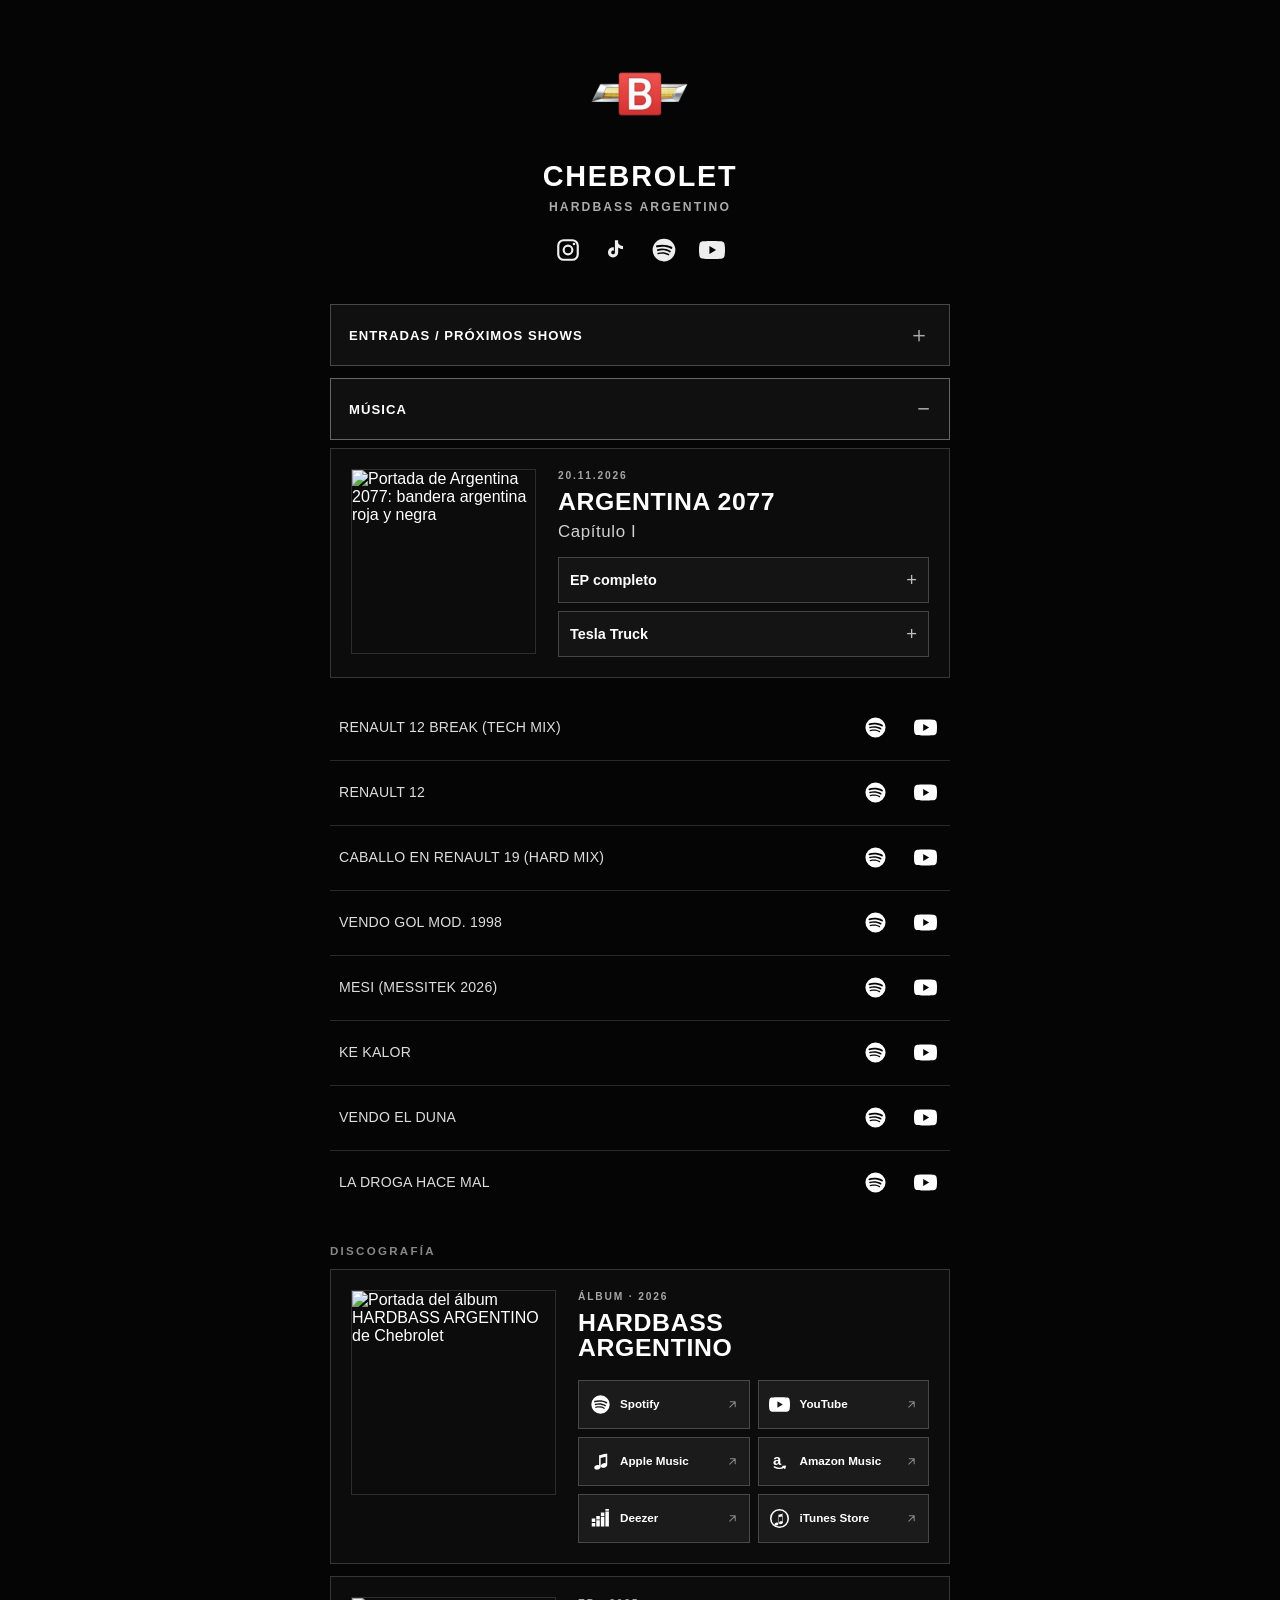
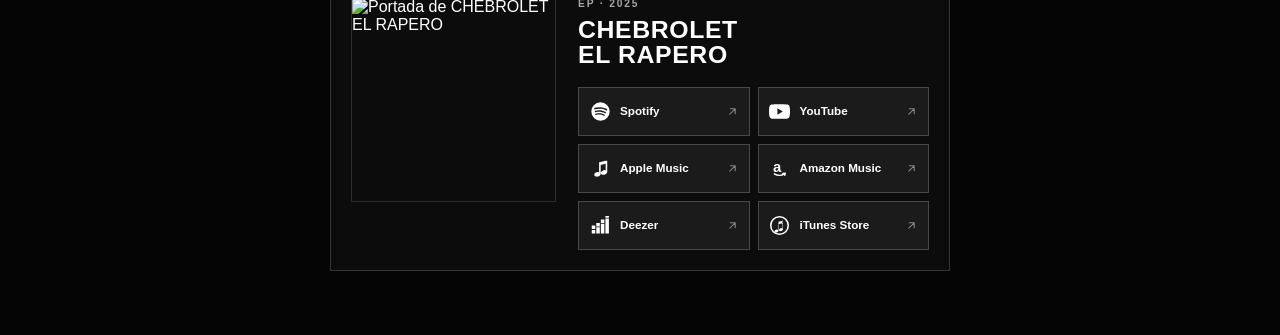
==== commit e6ceb2b2: "Mostrar solo Spotify y YouTube en la lista de canciones" ====
--- a/links/index.html
+++ b/links/index.html
@@ -8,7 +8,7 @@
   <link rel="stylesheet" href="styles.css?v=20261120-discografia">
   <link rel="stylesheet" href="../music/album-card.css?v=20261120-tesla-truck-menu">
   <script defer src="../music/argentina-2077-release.js?v=20261122-platform-order"></script>
-  <script src="../music/release-links.js?v=20261122-platform-order"></script>
+  <script src="../music/release-links.js?v=20261122-singles-two-platforms"></script>
 <style>.profile-home{display:inline-block;line-height:0;border-radius:4px}.profile-home:focus-visible{outline:2px solid #fff;outline-offset:4px}
   .music-title { min-width: 0; overflow-wrap: anywhere; }
   .music-platforms { max-width: 60%; flex-wrap: wrap; justify-content: flex-end; }
